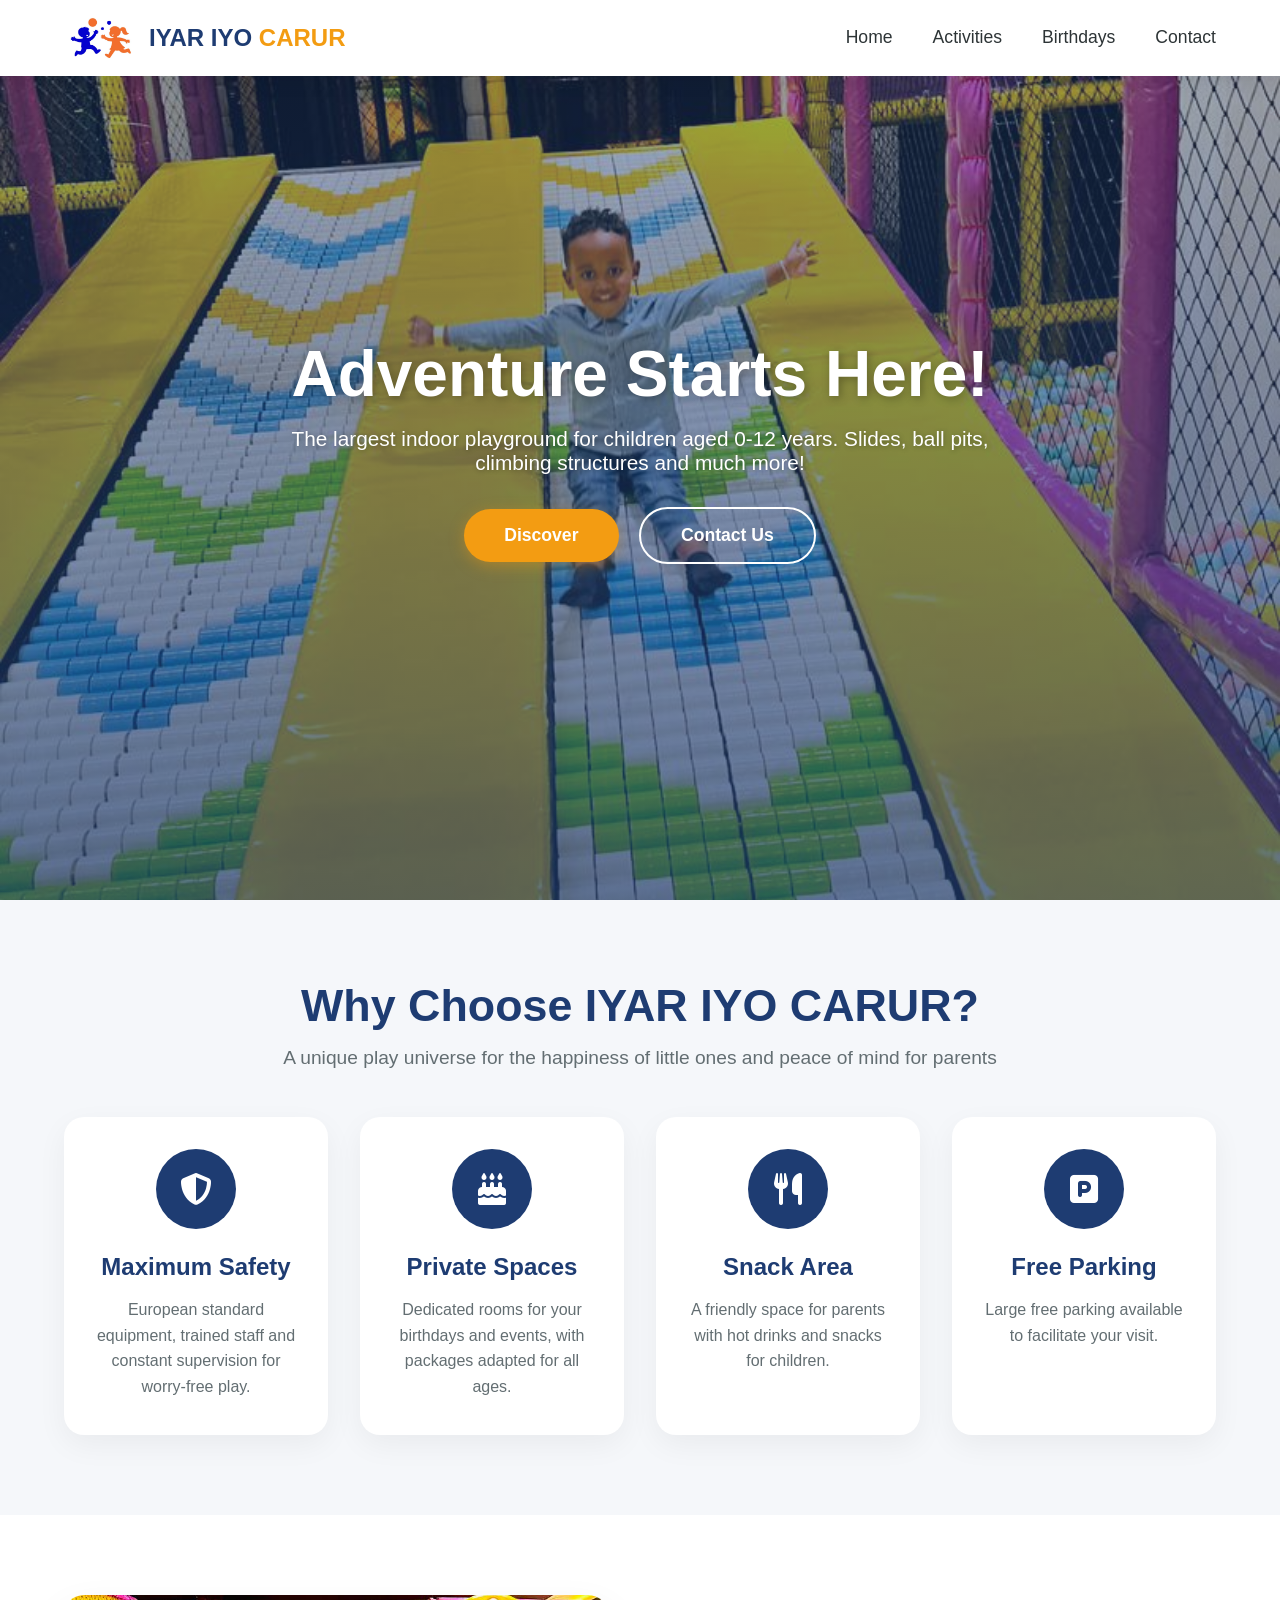
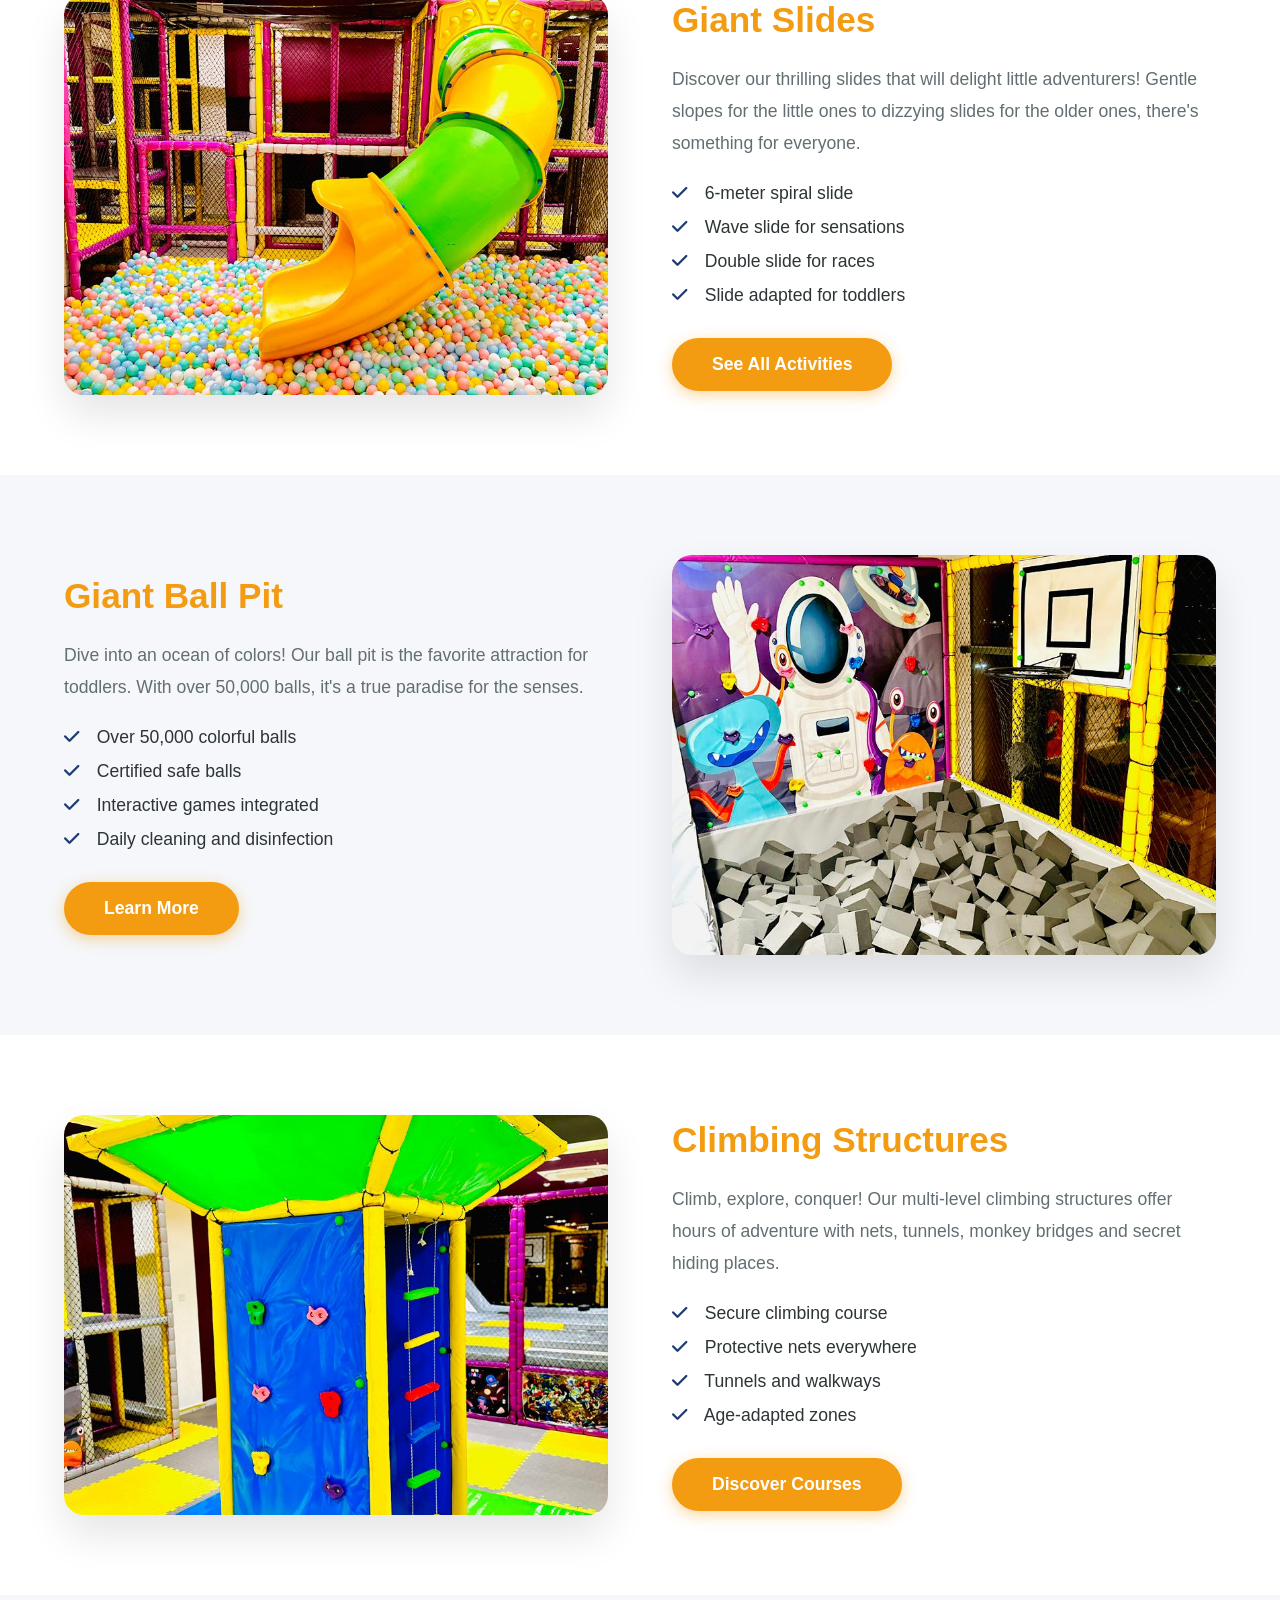
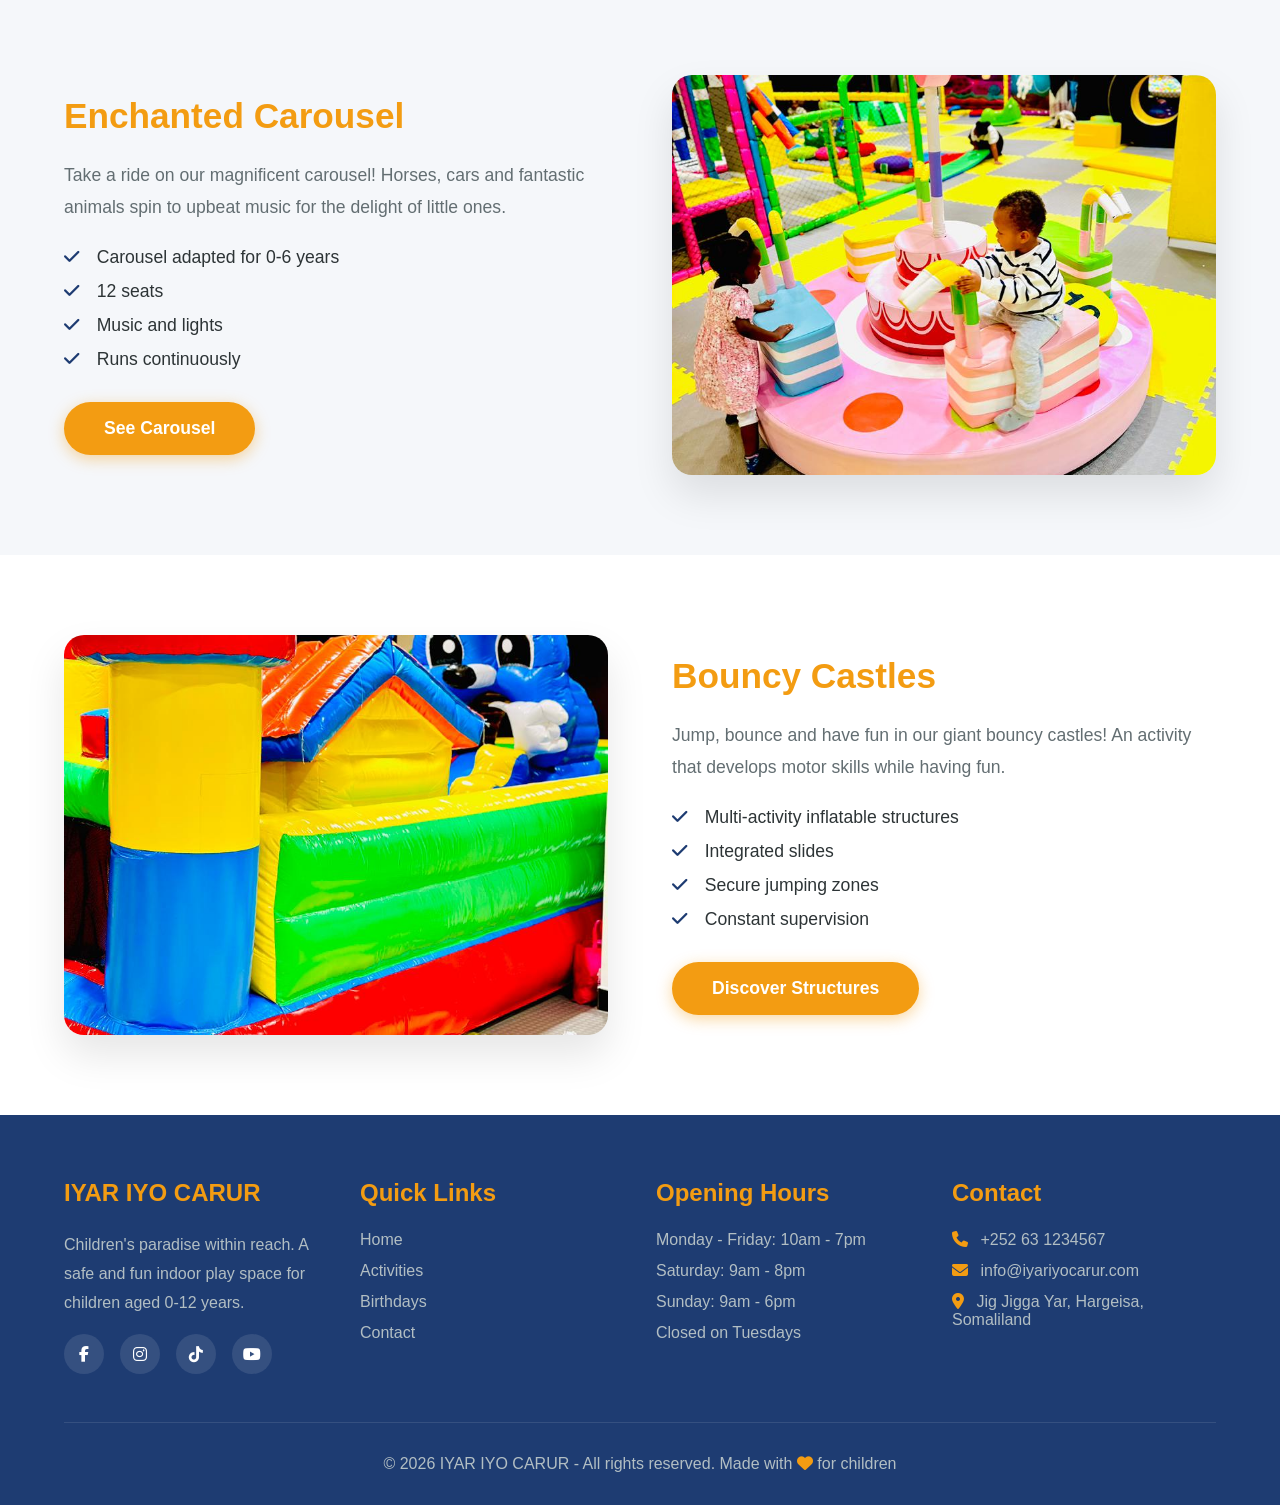
==== index.html @ d79cc814 "Add files via upload" ====
<!-- index.html -->
<!DOCTYPE html>
<html lang="en">
<head>
    <meta charset="UTF-8">
    <meta name="viewport" content="width=device-width, initial-scale=1.0">
    <title>IYAR IYO CARUR - Indoor Playground for Kids</title>
    <link rel="stylesheet" href="https://cdnjs.cloudflare.com/ajax/libs/font-awesome/6.4.0/css/all.min.css">
    <style>
        * {
            margin: 0;
            padding: 0;
            box-sizing: border-box;
            font-family: 'Segoe UI', Tahoma, Geneva, Verdana, sans-serif;
        }

        body {
            background-color: #f5f7fa;
            color: #333;
            overflow-x: hidden;
        }

        /* Navigation */
        .navbar {
            display: flex;
            justify-content: space-between;
            align-items: center;
            padding: 0.8rem 5%;
            background-color: white;
            box-shadow: 0 2px 20px rgba(0,0,0,0.1);
            position: fixed;
            width: 100%;
            top: 0;
            z-index: 1000;
            transition: all 0.3s ease;
        }

        .navbar.scrolled {
            padding: 0.5rem 5%;
            background-color: rgba(255,255,255,0.95);
            backdrop-filter: blur(10px);
        }

        .logo-container {
            display: flex;
            align-items: center;
            gap: 10px;
        }

        .logo-img {
            height: 50px;
            width: auto;
        }

        .logo-text {
            font-size: 1.5rem;
            font-weight: 700;
            color: #1e3c72;
            text-decoration: none;
        }

        .logo-text span {
            color: #f39c12;
        }

        .nav-links {
            display: flex;
            gap: 2.5rem;
        }

        .nav-links a {
            text-decoration: none;
            color: #2d3436;
            font-weight: 500;
            font-size: 1.1rem;
            transition: color 0.3s ease;
        }

        .nav-links a:hover {
            color: #f39c12;
        }

        .nav-links a.active {
            color: #f39c12;
            border-bottom: 3px solid #f39c12;
            padding-bottom: 0.3rem;
        }

        .mobile-menu {
            display: none;
            font-size: 1.5rem;
            cursor: pointer;
            color: #1e3c72;
        }

        /* Hero Section */
        .hero {
            height: 100vh;
            position: relative;
            display: flex;
            align-items: center;
            justify-content: center;
            text-align: center;
            color: white;
            overflow: hidden;
        }

        .hero-image {
            position: absolute;
            top: 0;
            left: 0;
            width: 100%;
            height: 100%;
            object-fit: cover;
            z-index: -1;
            animation: zoomIn 20s infinite alternate;
        }

        @keyframes zoomIn {
            from { transform: scale(1); }
            to { transform: scale(1.1); }
        }

        .hero::before {
            content: '';
            position: absolute;
            top: 0;
            left: 0;
            width: 100%;
            height: 100%;
            background: linear-gradient(rgba(30,60,114,0.4), rgba(30,60,114,0.7));
            z-index: 0;
        }

        .hero-content {
            position: relative;
            z-index: 1;
            max-width: 800px;
            padding: 0 20px;
            animation: fadeInUp 1.5s ease;
        }

        @keyframes fadeInUp {
            from {
                opacity: 0;
                transform: translateY(50px);
            }
            to {
                opacity: 1;
                transform: translateY(0);
            }
        }

        .hero h1 {
            font-size: 4rem;
            margin-bottom: 1rem;
            text-shadow: 2px 2px 10px rgba(0,0,0,0.3);
        }

        .hero p {
            font-size: 1.3rem;
            margin-bottom: 2rem;
            text-shadow: 1px 1px 5px rgba(0,0,0,0.3);
        }

        .btn {
            display: inline-block;
            padding: 1rem 2.5rem;
            background-color: #f39c12;
            color: white;
            text-decoration: none;
            border-radius: 50px;
            font-weight: 600;
            font-size: 1.1rem;
            transition: all 0.3s ease;
            border: none;
            cursor: pointer;
            box-shadow: 0 4px 15px rgba(243,156,18,0.4);
        }

        .btn:hover {
            background-color: #e67e22;
            transform: translateY(-3px);
            box-shadow: 0 6px 20px rgba(243,156,18,0.5);
        }

        .btn-outline {
            background-color: transparent;
            border: 2px solid white;
            box-shadow: none;
            margin-left: 1rem;
        }

        .btn-outline:hover {
            background-color: white;
            color: #1e3c72;
            border-color: white;
        }

        /* Sections alternées */
        .section {
            padding: 5rem 5%;
        }

        .section-alt {
            background-color: white;
        }

        .section-title {
            text-align: center;
            font-size: 2.8rem;
            color: #1e3c72;
            margin-bottom: 1rem;
        }

        .section-subtitle {
            text-align: center;
            font-size: 1.2rem;
            color: #636e72;
            margin-bottom: 3rem;
        }

        .split-section {
            display: flex;
            align-items: center;
            gap: 4rem;
            max-width: 1200px;
            margin: 0 auto;
        }

        .split-section.reverse {
            flex-direction: row-reverse;
        }

        .split-content {
            flex: 1;
        }

        .split-content h2 {
            font-size: 2.2rem;
            color: #f39c12;
            margin-bottom: 1.5rem;
        }

        .split-content p {
            font-size: 1.1rem;
            line-height: 1.8;
            color: #636e72;
            margin-bottom: 1.5rem;
        }

        .split-content ul {
            list-style: none;
            margin-bottom: 2rem;
        }

        .split-content ul li {
            margin-bottom: 0.8rem;
            font-size: 1.1rem;
            color: #2d3436;
        }

        .split-content ul li i {
            color: #1e3c72;
            margin-right: 0.8rem;
        }

        .split-image {
            flex: 1;
            border-radius: 20px;
            overflow: hidden;
            box-shadow: 0 20px 40px rgba(0,0,0,0.1);
            transition: transform 0.3s ease;
        }

        .split-image:hover {
            transform: scale(1.02);
        }

        .split-image img {
            width: 100%;
            height: 400px;
            object-fit: cover;
            display: block;
        }

        /* Features / Avantages */
        .features {
            display: grid;
            grid-template-columns: repeat(auto-fit, minmax(250px, 1fr));
            gap: 2rem;
            max-width: 1200px;
            margin: 0 auto;
        }

        .feature-card {
            background: white;
            padding: 2rem;
            border-radius: 20px;
            text-align: center;
            box-shadow: 0 10px 30px rgba(0,0,0,0.05);
            transition: transform 0.3s ease;
            border-bottom: 4px solid transparent;
        }

        .feature-card:hover {
            transform: translateY(-10px);
            border-bottom-color: #f39c12;
        }

        .feature-icon {
            width: 80px;
            height: 80px;
            background: #1e3c72;
            border-radius: 50%;
            display: flex;
            align-items: center;
            justify-content: center;
            margin: 0 auto 1.5rem;
            color: white;
            font-size: 2rem;
        }

        .feature-card h3 {
            font-size: 1.5rem;
            margin-bottom: 1rem;
            color: #1e3c72;
        }

        .feature-card p {
            color: #636e72;
            line-height: 1.6;
        }

        /* Footer */
        footer {
            background-color: #1e3c72;
            color: white;
            padding: 4rem 5% 2rem;
        }

        .footer-content {
            display: grid;
            grid-template-columns: repeat(auto-fit, minmax(250px, 1fr));
            gap: 2rem;
            max-width: 1200px;
            margin: 0 auto;
        }

        .footer-section h3 {
            font-size: 1.5rem;
            margin-bottom: 1.5rem;
            color: #f39c12;
        }

        .footer-section p {
            color: #b2bec3;
            line-height: 1.8;
            margin-bottom: 1rem;
        }

        .footer-section ul {
            list-style: none;
        }

        .footer-section ul li {
            margin-bottom: 0.8rem;
            color: #b2bec3;
        }

        .footer-section ul li i {
            color: #f39c12;
            margin-right: 0.5rem;
        }

        .footer-section ul li a {
            color: #b2bec3;
            text-decoration: none;
            transition: color 0.3s ease;
        }

        .footer-section ul li a:hover {
            color: #f39c12;
        }

        .social-links {
            display: flex;
            gap: 1rem;
            margin-top: 1rem;
        }

        .social-links a {
            width: 40px;
            height: 40px;
            background-color: rgba(255,255,255,0.1);
            border-radius: 50%;
            display: flex;
            align-items: center;
            justify-content: center;
            color: white;
            text-decoration: none;
            transition: all 0.3s ease;
        }

        .social-links a:hover {
            background-color: #f39c12;
            transform: translateY(-3px);
        }

        .copyright {
            text-align: center;
            margin-top: 3rem;
            padding-top: 2rem;
            border-top: 1px solid rgba(255,255,255,0.1);
            color: #b2bec3;
        }

        /* Responsive */
        @media (max-width: 768px) {
            .navbar {
                padding: 0.8rem 5%;
            }

            .nav-links {
                display: none;
                position: absolute;
                top: 100%;
                left: 0;
                width: 100%;
                background-color: white;
                flex-direction: column;
                padding: 2rem;
                text-align: center;
                box-shadow: 0 10px 20px rgba(0,0,0,0.1);
            }

            .nav-links.active {
                display: flex;
            }

            .mobile-menu {
                display: block;
            }

            .hero h1 {
                font-size: 2.5rem;
            }

            .hero p {
                font-size: 1rem;
            }

            .btn {
                padding: 0.8rem 1.5rem;
                font-size: 1rem;
            }

            .split-section {
                flex-direction: column;
                gap: 2rem;
            }

            .split-section.reverse {
                flex-direction: column;
            }

            .split-image img {
                height: 300px;
            }

            .section-title {
                font-size: 2rem;
            }

            .logo-img {
                height: 40px;
            }
            
            .logo-text {
                font-size: 1.2rem;
            }
        }
    </style>
</head>
<body>
    <!-- Navigation -->
    <nav class="navbar" id="navbar">
        <div class="logo-container">
            <img src="images/logo.jpeg" alt="IYAR IYO CARUR Logo" class="logo-img">
            <a href="index.html" class="logo-text">IYAR IYO <span>CARUR</span></a>
        </div>
        <div class="nav-links" id="navLinks">
              <a href="index.html">Home</a>
            <a href="activites.html">Activities</a>
            <a href="anniversaires.html">Birthdays</a>
            <a href="contact.html" class="active">Contact</a>
        </div>
        <div class="mobile-menu" id="mobileMenu">
            <i class="fas fa-bars"></i>
        </div>
    </nav>

    <!-- Hero Section -->
    <section class="hero" id="home">
        <img src="images/petitdstobogan (2).jpeg" alt="Indoor Playground" class="hero-image">
        <div class="hero-content">
            <h1>Adventure Starts Here!</h1>
            <p>The largest indoor playground for children aged 0-12 years. Slides, ball pits, climbing structures and much more!</p>
            <div>
                <a href="#discover" class="btn">Discover</a>
                <a href="contact.html" class="btn btn-outline">Contact Us</a>
            </div>
        </div>
    </section>

    <!-- Features Section -->
    <section class="section">
        <h2 class="section-title">Why Choose IYAR IYO CARUR?</h2>
        <p class="section-subtitle">A unique play universe for the happiness of little ones and peace of mind for parents</p>
        <div class="features">
            <div class="feature-card">
                <div class="feature-icon">
                    <i class="fas fa-shield-alt"></i>
                </div>
                <h3>Maximum Safety</h3>
                <p>European standard equipment, trained staff and constant supervision for worry-free play.</p>
            </div>
            <div class="feature-card">
                <div class="feature-icon">
                    <i class="fas fa-birthday-cake"></i>
                </div>
                <h3>Private Spaces</h3>
                <p>Dedicated rooms for your birthdays and events, with packages adapted for all ages.</p>
            </div>
            <div class="feature-card">
                <div class="feature-icon">
                    <i class="fas fa-utensils"></i>
                </div>
                <h3>Snack Area</h3>
                <p>A friendly space for parents with hot drinks and snacks for children.</p>
            </div>
            <div class="feature-card">
                <div class="feature-icon">
                    <i class="fas fa-parking"></i>
                </div>
                <h3>Free Parking</h3>
                <p>Large free parking available to facilitate your visit.</p>
            </div>
        </div>
    </section>

    <!-- Slide Section (Image left, text right) -->
    <section class="section section-alt" id="discover">
        <div class="split-section">
            <div class="split-image">
                <img src="images/toboganpiscineboule.jpeg" alt="Giant Slide">
            </div>
            <div class="split-content">
                <h2>Giant Slides</h2>
                <p>Discover our thrilling slides that will delight little adventurers! Gentle slopes for the little ones to dizzying slides for the older ones, there's something for everyone.</p>
                <ul>
                    <li><i class="fas fa-check"></i> 6-meter spiral slide</li>
                    <li><i class="fas fa-check"></i> Wave slide for sensations</li>
                    <li><i class="fas fa-check"></i> Double slide for races</li>
                    <li><i class="fas fa-check"></i> Slide adapted for toddlers</li>
                </ul>
                <a href="activities.html" class="btn">See All Activities</a>
            </div>
        </div>
    </section>

    <!-- Ball Pit Section (Image right, text left) -->
    <section class="section">
        <div class="split-section reverse">
            <div class="split-image">
                <img src="images/piscineboulecarre.jpeg" alt="Ball Pit">
            </div>
            <div class="split-content">
                <h2>Giant Ball Pit</h2>
                <p>Dive into an ocean of colors! Our ball pit is the favorite attraction for toddlers. With over 50,000 balls, it's a true paradise for the senses.</p>
                <ul>
                    <li><i class="fas fa-check"></i> Over 50,000 colorful balls</li>
                    <li><i class="fas fa-check"></i> Certified safe balls</li>
                    <li><i class="fas fa-check"></i> Interactive games integrated</li>
                    <li><i class="fas fa-check"></i> Daily cleaning and disinfection</li>
                </ul>
                <a href="activities.html" class="btn">Learn More</a>
            </div>
        </div>
    </section>

    <!-- Climbing Structure Section (Image left, text right) -->
    <section class="section section-alt">
        <div class="split-section">
            <div class="split-image">
                <img src="images/murgrimper1.jpeg" alt="Climbing Structure">
            </div>
            <div class="split-content">
                <h2>Climbing Structures</h2>
                <p>Climb, explore, conquer! Our multi-level climbing structures offer hours of adventure with nets, tunnels, monkey bridges and secret hiding places.</p>
                <ul>
                    <li><i class="fas fa-check"></i> Secure climbing course</li>
                    <li><i class="fas fa-check"></i> Protective nets everywhere</li>
                    <li><i class="fas fa-check"></i> Tunnels and walkways</li>
                    <li><i class="fas fa-check"></i> Age-adapted zones</li>
                </ul>
                <a href="activities.html" class="btn">Discover Courses</a>
            </div>
        </div>
    </section>

    <!-- Carousel Section (Image right, text left) -->
    <section class="section">
        <div class="split-section reverse">
            <div class="split-image">
                <img src="images/manege2.jpeg" alt="Children's Carousel">
            </div>
            <div class="split-content">
                <h2>Enchanted Carousel</h2>
                <p>Take a ride on our magnificent carousel! Horses, cars and fantastic animals spin to upbeat music for the delight of little ones.</p>
                <ul>
                    <li><i class="fas fa-check"></i> Carousel adapted for 0-6 years</li>
                    <li><i class="fas fa-check"></i> 12 seats</li>
                    <li><i class="fas fa-check"></i> Music and lights</li>
                    <li><i class="fas fa-check"></i> Runs continuously</li>
                </ul>
                <a href="activities.html" class="btn">See Carousel</a>
            </div>
        </div>
    </section>

    <!-- Bouncy Castle Section (Image left, text right) -->
    <section class="section section-alt">
        <div class="split-section">
            <div class="split-image">
                <img src="images/chateau1.jpeg" alt="Bouncy Castle">
            </div>
            <div class="split-content">
                <h2>Bouncy Castles</h2>
                <p>Jump, bounce and have fun in our giant bouncy castles! An activity that develops motor skills while having fun.</p>
                <ul>
                    <li><i class="fas fa-check"></i> Multi-activity inflatable structures</li>
                    <li><i class="fas fa-check"></i> Integrated slides</li>
                    <li><i class="fas fa-check"></i> Secure jumping zones</li>
                    <li><i class="fas fa-check"></i> Constant supervision</li>
                </ul>
                <a href="activities.html" class="btn">Discover Structures</a>
            </div>
        </div>
    </section>

    <!-- Footer -->
    <footer>
        <div class="footer-content">
            <div class="footer-section">
                <h3>IYAR IYO CARUR</h3>
                <p>Children's paradise within reach. A safe and fun indoor play space for children aged 0-12 years.</p>
                <div class="social-links">
                    <a href="#"><i class="fab fa-facebook-f"></i></a>
                    <a href="#"><i class="fab fa-instagram"></i></a>
                    <a href="#"><i class="fab fa-tiktok"></i></a>
                    <a href="#"><i class="fab fa-youtube"></i></a>
                </div>
            </div>
            <div class="footer-section">
                <h3>Quick Links</h3>
                <ul>
                    <li><a href="index.html">Home</a></li>
                    <li><a href="activities.html">Activities</a></li>
                    <li><a href="birthdays.html">Birthdays</a></li>
                    <li><a href="contact.html">Contact</a></li>
                </ul>
            </div>
            <div class="footer-section">
                <h3>Opening Hours</h3>
                <ul>
                    <li>Monday - Friday: 10am - 7pm</li>
                    <li>Saturday: 9am - 8pm</li>
                    <li>Sunday: 9am - 6pm</li>
                    <li>Closed on Tuesdays</li>
                </ul>
            </div>
            <div class="footer-section">
                <h3>Contact</h3>
                <ul>
                    <li><i class="fas fa-phone"></i> +252 63 1234567</li>
                    <li><i class="fas fa-envelope"></i> info@iyariyocarur.com</li>
                    <li><i class="fas fa-map-marker-alt"></i> Jig Jigga Yar, Hargeisa, Somaliland</li>
                </ul>
            </div>
        </div>
        <div class="copyright">
            <p>&copy; 2026 IYAR IYO CARUR - All rights reserved. Made with <i class="fas fa-heart" style="color: #f39c12;"></i> for children</p>
        </div>
    </footer>

    <script>
        // Mobile menu
        const mobileMenu = document.getElementById('mobileMenu');
        const navLinks = document.getElementById('navLinks');

        mobileMenu.addEventListener('click', () => {
            navLinks.classList.toggle('active');
        });

        // Navigation scroll effect
        window.addEventListener('scroll', () => {
            const navbar = document.getElementById('navbar');
            if (window.scrollY > 50) {
                navbar.classList.add('scrolled');
            } else {
                navbar.classList.remove('scrolled');
            }
        });

        // Smooth scroll for anchor links
        document.querySelectorAll('a[href^="#"]').forEach(anchor => {
            anchor.addEventListener('click', function (e) {
                e.preventDefault();
                const target = document.querySelector(this.getAttribute('href'));
                if (target) {
                    target.scrollIntoView({
                        behavior: 'smooth',
                        block: 'start'
                    });
                    navLinks.classList.remove('active');
                }
            });
        });

        // Active link highlighting
        const sections = document.querySelectorAll('section');
        const navItems = document.querySelectorAll('.nav-links a');

        window.addEventListener('scroll', () => {
            let current = '';
            sections.forEach(section => {
                const sectionTop = section.offsetTop;
                const sectionHeight = section.clientHeight;
                if (pageYOffset >= sectionTop - 200) {
                    current = section.getAttribute('id');
                }
            });

            navItems.forEach(item => {
                item.classList.remove('active');
                if (item.getAttribute('href') === `#${current}`) {
                    item.classList.add('active');
                }
            });
        });
    </script>
</body>
</html>
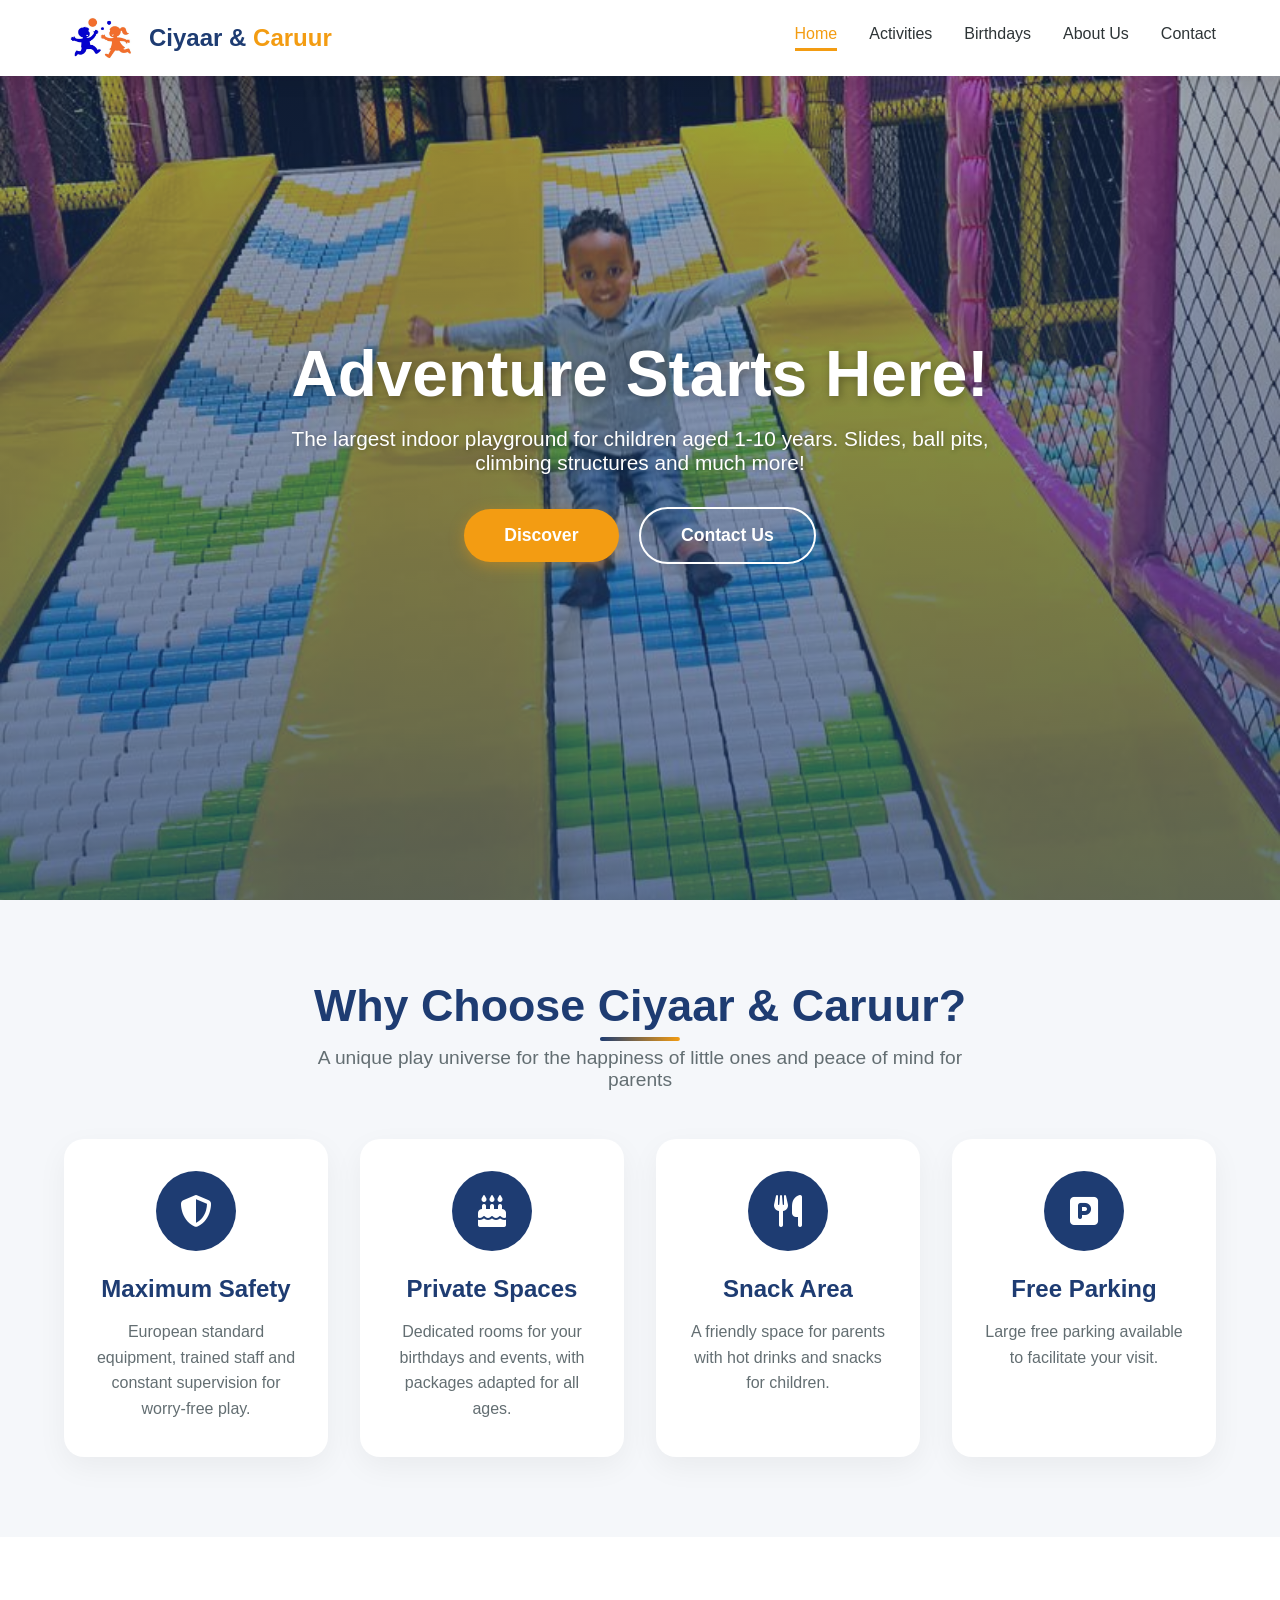
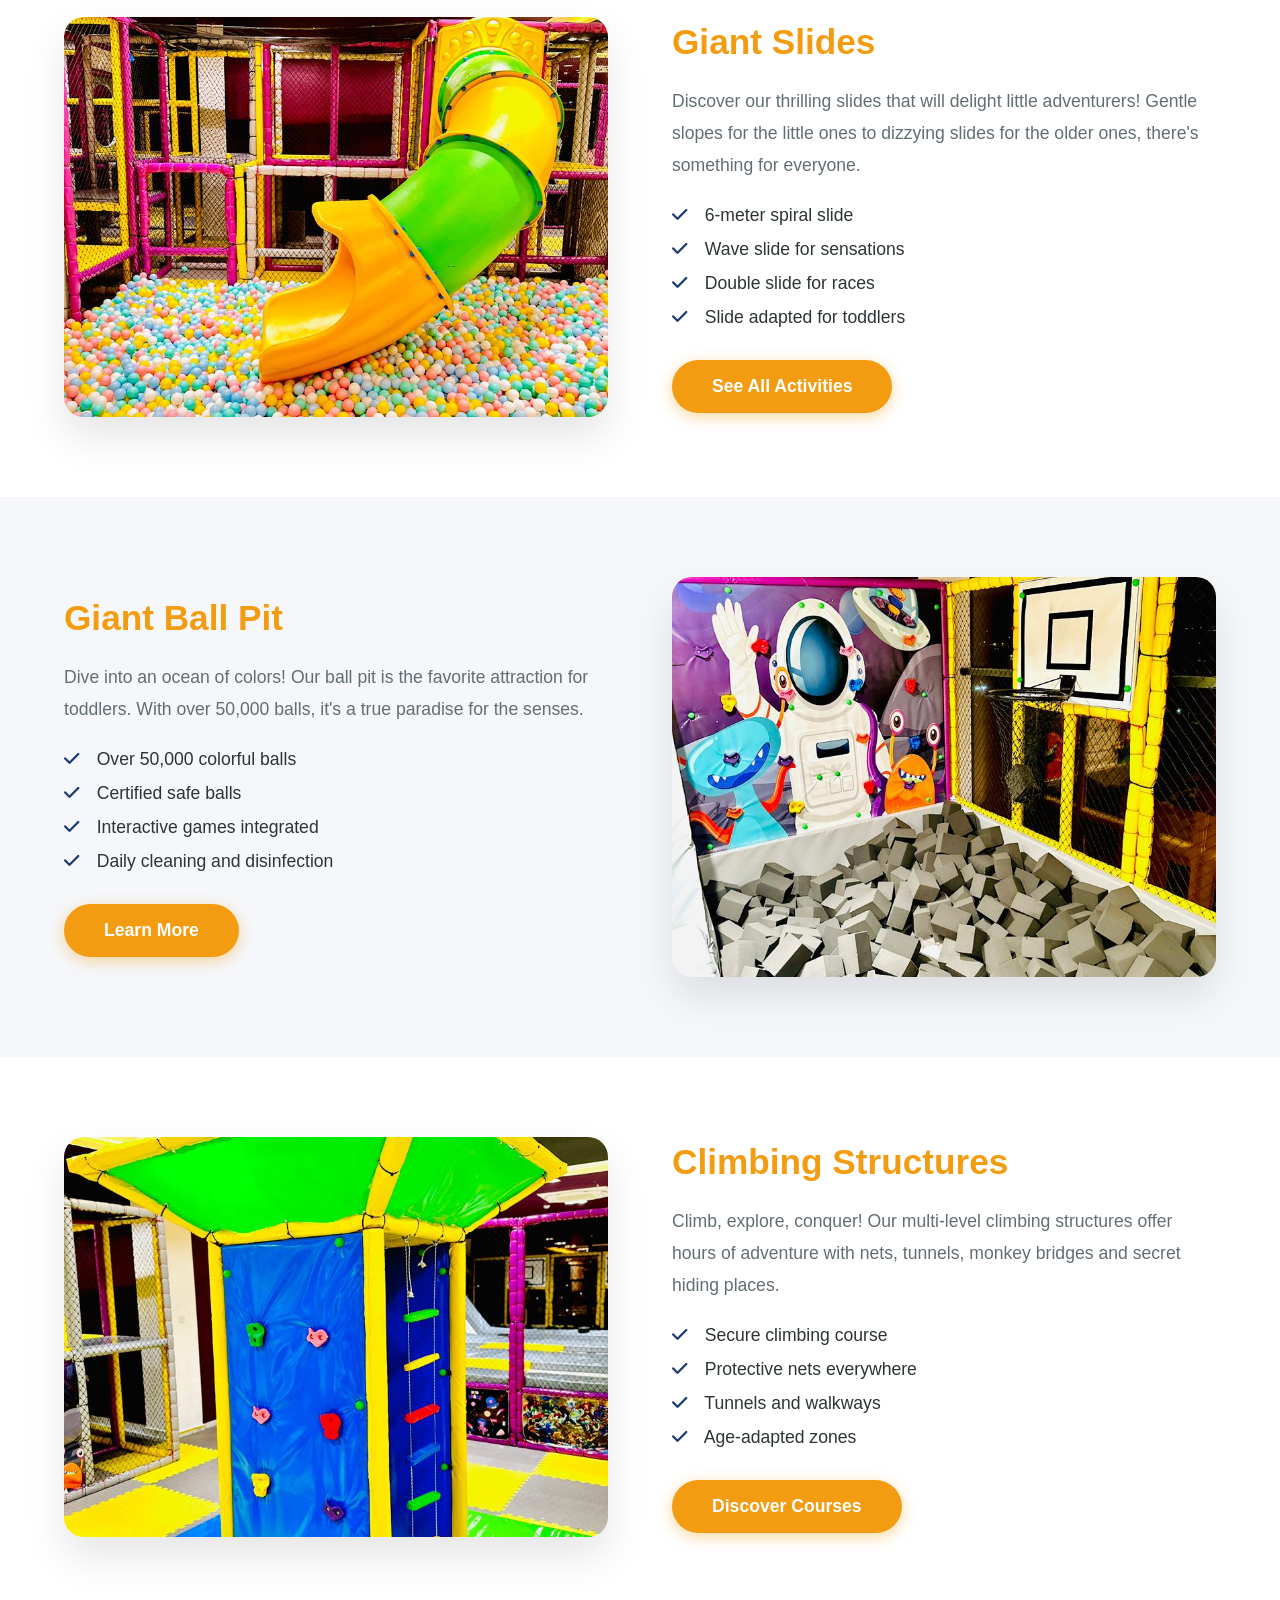
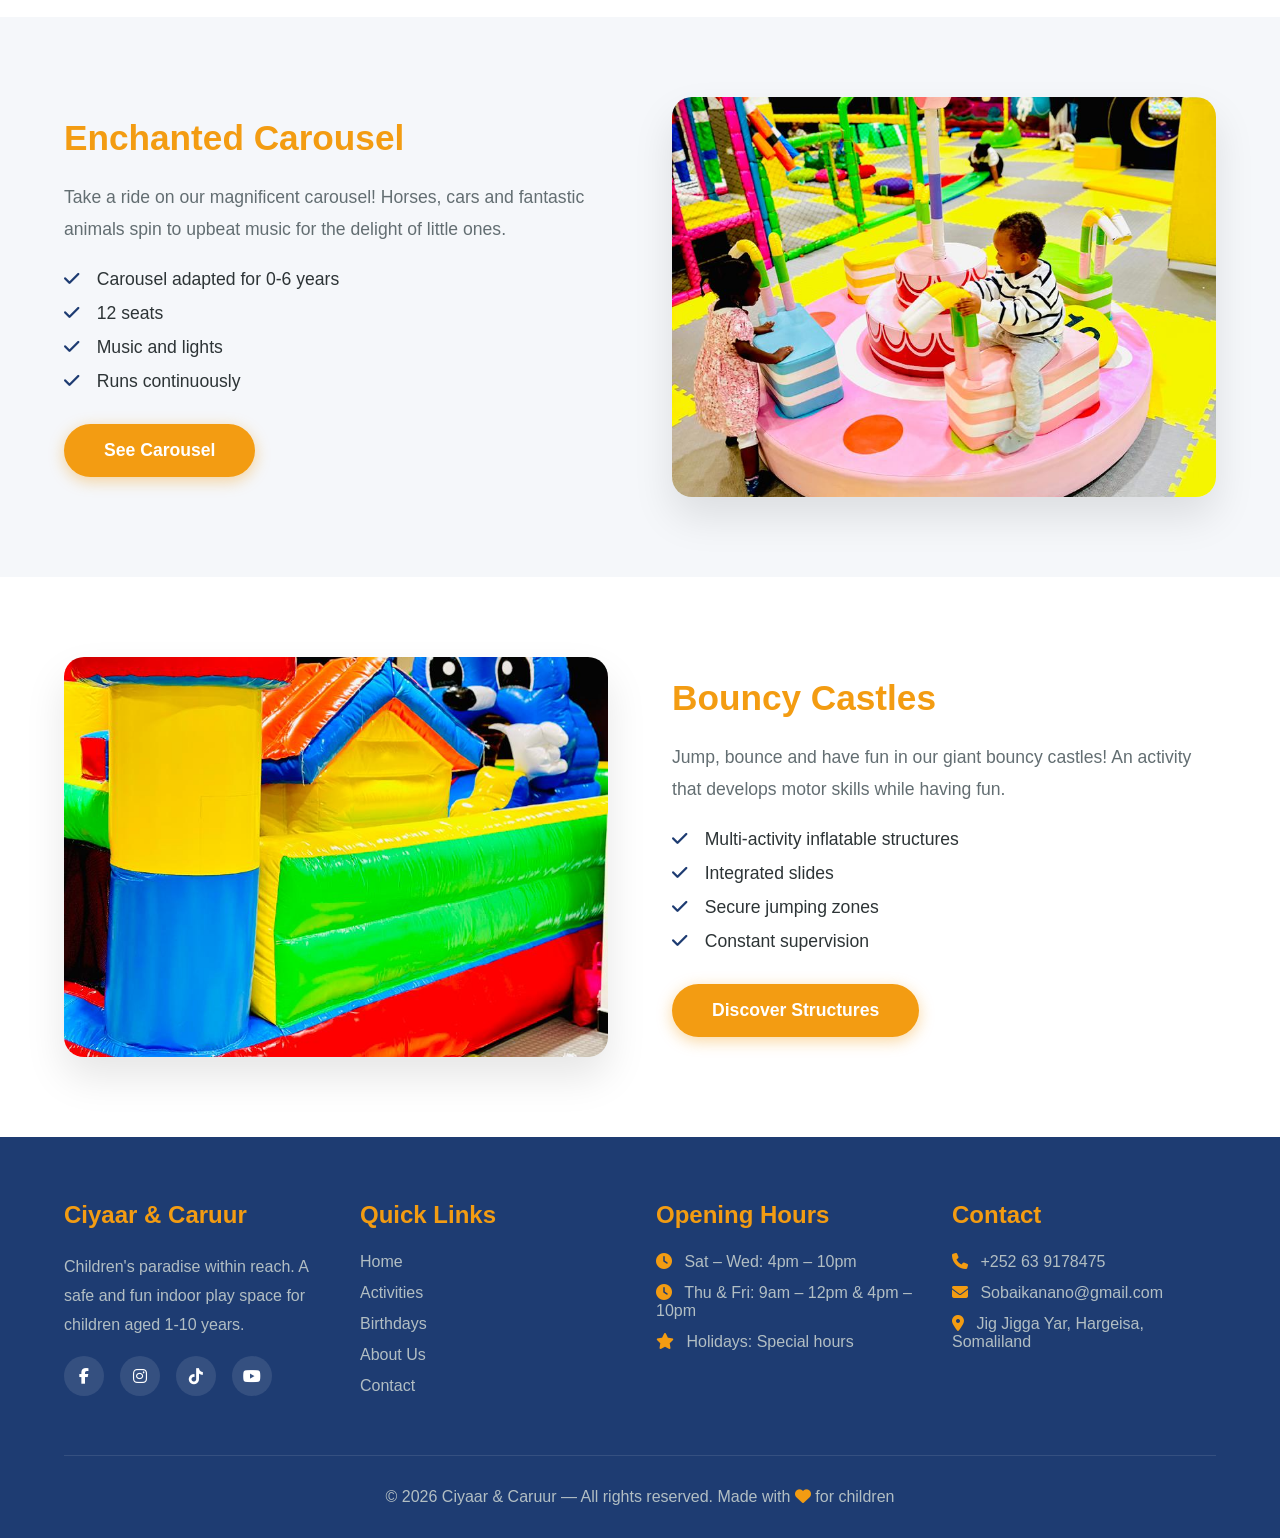
==== commit 9ea29c39: "Rename to Ciyaar & Caruur, link social media, update opening hours - Rename IYAR IYO CARUR / C&Cs to" ====
--- a/index.html
+++ b/index.html
@@ -1,754 +1,483 @@
-<!-- index.html -->
-<!DOCTYPE html>
-<html lang="en">
-<head>
-    <meta charset="UTF-8">
-    <meta name="viewport" content="width=device-width, initial-scale=1.0">
-    <title>IYAR IYO CARUR - Indoor Playground for Kids</title>
-    <link rel="stylesheet" href="https://cdnjs.cloudflare.com/ajax/libs/font-awesome/6.4.0/css/all.min.css">
-    <style>
-        * {
-            margin: 0;
-            padding: 0;
-            box-sizing: border-box;
-            font-family: 'Segoe UI', Tahoma, Geneva, Verdana, sans-serif;
-        }
-
-        body {
-            background-color: #f5f7fa;
-            color: #333;
-            overflow-x: hidden;
-        }
-
-        /* Navigation */
-        .navbar {
-            display: flex;
-            justify-content: space-between;
-            align-items: center;
-            padding: 0.8rem 5%;
-            background-color: white;
-            box-shadow: 0 2px 20px rgba(0,0,0,0.1);
-            position: fixed;
-            width: 100%;
-            top: 0;
-            z-index: 1000;
-            transition: all 0.3s ease;
-        }
-
-        .navbar.scrolled {
-            padding: 0.5rem 5%;
-            background-color: rgba(255,255,255,0.95);
-            backdrop-filter: blur(10px);
-        }
-
-        .logo-container {
-            display: flex;
-            align-items: center;
-            gap: 10px;
-        }
-
-        .logo-img {
-            height: 50px;
-            width: auto;
-        }
-
-        .logo-text {
-            font-size: 1.5rem;
-            font-weight: 700;
-            color: #1e3c72;
-            text-decoration: none;
-        }
-
-        .logo-text span {
-            color: #f39c12;
-        }
-
-        .nav-links {
-            display: flex;
-            gap: 2.5rem;
-        }
-
-        .nav-links a {
-            text-decoration: none;
-            color: #2d3436;
-            font-weight: 500;
-            font-size: 1.1rem;
-            transition: color 0.3s ease;
-        }
-
-        .nav-links a:hover {
-            color: #f39c12;
-        }
-
-        .nav-links a.active {
-            color: #f39c12;
-            border-bottom: 3px solid #f39c12;
-            padding-bottom: 0.3rem;
-        }
-
-        .mobile-menu {
-            display: none;
-            font-size: 1.5rem;
-            cursor: pointer;
-            color: #1e3c72;
-        }
-
-        /* Hero Section */
-        .hero {
-            height: 100vh;
-            position: relative;
-            display: flex;
-            align-items: center;
-            justify-content: center;
-            text-align: center;
-            color: white;
-            overflow: hidden;
-        }
-
-        .hero-image {
-            position: absolute;
-            top: 0;
-            left: 0;
-            width: 100%;
-            height: 100%;
-            object-fit: cover;
-            z-index: -1;
-            animation: zoomIn 20s infinite alternate;
-        }
-
-        @keyframes zoomIn {
-            from { transform: scale(1); }
-            to { transform: scale(1.1); }
-        }
-
-        .hero::before {
-            content: '';
-            position: absolute;
-            top: 0;
-            left: 0;
-            width: 100%;
-            height: 100%;
-            background: linear-gradient(rgba(30,60,114,0.4), rgba(30,60,114,0.7));
-            z-index: 0;
-        }
-
-        .hero-content {
-            position: relative;
-            z-index: 1;
-            max-width: 800px;
-            padding: 0 20px;
-            animation: fadeInUp 1.5s ease;
-        }
-
-        @keyframes fadeInUp {
-            from {
-                opacity: 0;
-                transform: translateY(50px);
-            }
-            to {
-                opacity: 1;
-                transform: translateY(0);
-            }
-        }
-
-        .hero h1 {
-            font-size: 4rem;
-            margin-bottom: 1rem;
-            text-shadow: 2px 2px 10px rgba(0,0,0,0.3);
-        }
-
-        .hero p {
-            font-size: 1.3rem;
-            margin-bottom: 2rem;
-            text-shadow: 1px 1px 5px rgba(0,0,0,0.3);
-        }
-
-        .btn {
-            display: inline-block;
-            padding: 1rem 2.5rem;
-            background-color: #f39c12;
-            color: white;
-            text-decoration: none;
-            border-radius: 50px;
-            font-weight: 600;
-            font-size: 1.1rem;
-            transition: all 0.3s ease;
-            border: none;
-            cursor: pointer;
-            box-shadow: 0 4px 15px rgba(243,156,18,0.4);
-        }
-
-        .btn:hover {
-            background-color: #e67e22;
-            transform: translateY(-3px);
-            box-shadow: 0 6px 20px rgba(243,156,18,0.5);
-        }
-
-        .btn-outline {
-            background-color: transparent;
-            border: 2px solid white;
-            box-shadow: none;
-            margin-left: 1rem;
-        }
-
-        .btn-outline:hover {
-            background-color: white;
-            color: #1e3c72;
-            border-color: white;
-        }
-
-        /* Sections alternées */
-        .section {
-            padding: 5rem 5%;
-        }
-
-        .section-alt {
-            background-color: white;
-        }
-
-        .section-title {
-            text-align: center;
-            font-size: 2.8rem;
-            color: #1e3c72;
-            margin-bottom: 1rem;
-        }
-
-        .section-subtitle {
-            text-align: center;
-            font-size: 1.2rem;
-            color: #636e72;
-            margin-bottom: 3rem;
-        }
-
-        .split-section {
-            display: flex;
-            align-items: center;
-            gap: 4rem;
-            max-width: 1200px;
-            margin: 0 auto;
-        }
-
-        .split-section.reverse {
-            flex-direction: row-reverse;
-        }
-
-        .split-content {
-            flex: 1;
-        }
-
-        .split-content h2 {
-            font-size: 2.2rem;
-            color: #f39c12;
-            margin-bottom: 1.5rem;
-        }
-
-        .split-content p {
-            font-size: 1.1rem;
-            line-height: 1.8;
-            color: #636e72;
-            margin-bottom: 1.5rem;
-        }
-
-        .split-content ul {
-            list-style: none;
-            margin-bottom: 2rem;
-        }
-
-        .split-content ul li {
-            margin-bottom: 0.8rem;
-            font-size: 1.1rem;
-            color: #2d3436;
-        }
-
-        .split-content ul li i {
-            color: #1e3c72;
-            margin-right: 0.8rem;
-        }
-
-        .split-image {
-            flex: 1;
-            border-radius: 20px;
-            overflow: hidden;
-            box-shadow: 0 20px 40px rgba(0,0,0,0.1);
-            transition: transform 0.3s ease;
-        }
-
-        .split-image:hover {
-            transform: scale(1.02);
-        }
-
-        .split-image img {
-            width: 100%;
-            height: 400px;
-            object-fit: cover;
-            display: block;
-        }
-
-        /* Features / Avantages */
-        .features {
-            display: grid;
-            grid-template-columns: repeat(auto-fit, minmax(250px, 1fr));
-            gap: 2rem;
-            max-width: 1200px;
-            margin: 0 auto;
-        }
-
-        .feature-card {
-            background: white;
-            padding: 2rem;
-            border-radius: 20px;
-            text-align: center;
-            box-shadow: 0 10px 30px rgba(0,0,0,0.05);
-            transition: transform 0.3s ease;
-            border-bottom: 4px solid transparent;
-        }
-
-        .feature-card:hover {
-            transform: translateY(-10px);
-            border-bottom-color: #f39c12;
-        }
-
-        .feature-icon {
-            width: 80px;
-            height: 80px;
-            background: #1e3c72;
-            border-radius: 50%;
-            display: flex;
-            align-items: center;
-            justify-content: center;
-            margin: 0 auto 1.5rem;
-            color: white;
-            font-size: 2rem;
-        }
-
-        .feature-card h3 {
-            font-size: 1.5rem;
-            margin-bottom: 1rem;
-            color: #1e3c72;
-        }
-
-        .feature-card p {
-            color: #636e72;
-            line-height: 1.6;
-        }
-
-        /* Footer */
-        footer {
-            background-color: #1e3c72;
-            color: white;
-            padding: 4rem 5% 2rem;
-        }
-
-        .footer-content {
-            display: grid;
-            grid-template-columns: repeat(auto-fit, minmax(250px, 1fr));
-            gap: 2rem;
-            max-width: 1200px;
-            margin: 0 auto;
-        }
-
-        .footer-section h3 {
-            font-size: 1.5rem;
-            margin-bottom: 1.5rem;
-            color: #f39c12;
-        }
-
-        .footer-section p {
-            color: #b2bec3;
-            line-height: 1.8;
-            margin-bottom: 1rem;
-        }
-
-        .footer-section ul {
-            list-style: none;
-        }
-
-        .footer-section ul li {
-            margin-bottom: 0.8rem;
-            color: #b2bec3;
-        }
-
-        .footer-section ul li i {
-            color: #f39c12;
-            margin-right: 0.5rem;
-        }
-
-        .footer-section ul li a {
-            color: #b2bec3;
-            text-decoration: none;
-            transition: color 0.3s ease;
-        }
-
-        .footer-section ul li a:hover {
-            color: #f39c12;
-        }
-
-        .social-links {
-            display: flex;
-            gap: 1rem;
-            margin-top: 1rem;
-        }
-
-        .social-links a {
-            width: 40px;
-            height: 40px;
-            background-color: rgba(255,255,255,0.1);
-            border-radius: 50%;
-            display: flex;
-            align-items: center;
-            justify-content: center;
-            color: white;
-            text-decoration: none;
-            transition: all 0.3s ease;
-        }
-
-        .social-links a:hover {
-            background-color: #f39c12;
-            transform: translateY(-3px);
-        }
-
-        .copyright {
-            text-align: center;
-            margin-top: 3rem;
-            padding-top: 2rem;
-            border-top: 1px solid rgba(255,255,255,0.1);
-            color: #b2bec3;
-        }
-
-        /* Responsive */
-        @media (max-width: 768px) {
-            .navbar {
-                padding: 0.8rem 5%;
-            }
-
-            .nav-links {
-                display: none;
-                position: absolute;
-                top: 100%;
-                left: 0;
-                width: 100%;
-                background-color: white;
-                flex-direction: column;
-                padding: 2rem;
-                text-align: center;
-                box-shadow: 0 10px 20px rgba(0,0,0,0.1);
-            }
-
-            .nav-links.active {
-                display: flex;
-            }
-
-            .mobile-menu {
-                display: block;
-            }
-
-            .hero h1 {
-                font-size: 2.5rem;
-            }
-
-            .hero p {
-                font-size: 1rem;
-            }
-
-            .btn {
-                padding: 0.8rem 1.5rem;
-                font-size: 1rem;
-            }
-
-            .split-section {
-                flex-direction: column;
-                gap: 2rem;
-            }
-
-            .split-section.reverse {
-                flex-direction: column;
-            }
-
-            .split-image img {
-                height: 300px;
-            }
-
-            .section-title {
-                font-size: 2rem;
-            }
-
-            .logo-img {
-                height: 40px;
-            }
-            
-            .logo-text {
-                font-size: 1.2rem;
-            }
-        }
-    </style>
-</head>
-<body>
-    <!-- Navigation -->
-    <nav class="navbar" id="navbar">
-        <div class="logo-container">
-            <img src="images/logo.jpeg" alt="IYAR IYO CARUR Logo" class="logo-img">
-            <a href="index.html" class="logo-text">IYAR IYO <span>CARUR</span></a>
-        </div>
-        <div class="nav-links" id="navLinks">
-              <a href="index.html">Home</a>
-            <a href="activites.html">Activities</a>
-            <a href="anniversaires.html">Birthdays</a>
-            <a href="contact.html" class="active">Contact</a>
-        </div>
-        <div class="mobile-menu" id="mobileMenu">
-            <i class="fas fa-bars"></i>
-        </div>
-    </nav>
-
-    <!-- Hero Section -->
-    <section class="hero" id="home">
-        <img src="images/petitdstobogan (2).jpeg" alt="Indoor Playground" class="hero-image">
-        <div class="hero-content">
-            <h1>Adventure Starts Here!</h1>
-            <p>The largest indoor playground for children aged 0-12 years. Slides, ball pits, climbing structures and much more!</p>
-            <div>
-                <a href="#discover" class="btn">Discover</a>
-                <a href="contact.html" class="btn btn-outline">Contact Us</a>
-            </div>
-        </div>
-    </section>
-
-    <!-- Features Section -->
-    <section class="section">
-        <h2 class="section-title">Why Choose IYAR IYO CARUR?</h2>
-        <p class="section-subtitle">A unique play universe for the happiness of little ones and peace of mind for parents</p>
-        <div class="features">
-            <div class="feature-card">
-                <div class="feature-icon">
-                    <i class="fas fa-shield-alt"></i>
-                </div>
-                <h3>Maximum Safety</h3>
-                <p>European standard equipment, trained staff and constant supervision for worry-free play.</p>
-            </div>
-            <div class="feature-card">
-                <div class="feature-icon">
-                    <i class="fas fa-birthday-cake"></i>
-                </div>
-                <h3>Private Spaces</h3>
-                <p>Dedicated rooms for your birthdays and events, with packages adapted for all ages.</p>
-            </div>
-            <div class="feature-card">
-                <div class="feature-icon">
-                    <i class="fas fa-utensils"></i>
-                </div>
-                <h3>Snack Area</h3>
-                <p>A friendly space for parents with hot drinks and snacks for children.</p>
-            </div>
-            <div class="feature-card">
-                <div class="feature-icon">
-                    <i class="fas fa-parking"></i>
-                </div>
-                <h3>Free Parking</h3>
-                <p>Large free parking available to facilitate your visit.</p>
-            </div>
-        </div>
-    </section>
-
-    <!-- Slide Section (Image left, text right) -->
-    <section class="section section-alt" id="discover">
-        <div class="split-section">
-            <div class="split-image">
-                <img src="images/toboganpiscineboule.jpeg" alt="Giant Slide">
-            </div>
-            <div class="split-content">
-                <h2>Giant Slides</h2>
-                <p>Discover our thrilling slides that will delight little adventurers! Gentle slopes for the little ones to dizzying slides for the older ones, there's something for everyone.</p>
-                <ul>
-                    <li><i class="fas fa-check"></i> 6-meter spiral slide</li>
-                    <li><i class="fas fa-check"></i> Wave slide for sensations</li>
-                    <li><i class="fas fa-check"></i> Double slide for races</li>
-                    <li><i class="fas fa-check"></i> Slide adapted for toddlers</li>
-                </ul>
-                <a href="activities.html" class="btn">See All Activities</a>
-            </div>
-        </div>
-    </section>
-
-    <!-- Ball Pit Section (Image right, text left) -->
-    <section class="section">
-        <div class="split-section reverse">
-            <div class="split-image">
-                <img src="images/piscineboulecarre.jpeg" alt="Ball Pit">
-            </div>
-            <div class="split-content">
-                <h2>Giant Ball Pit</h2>
-                <p>Dive into an ocean of colors! Our ball pit is the favorite attraction for toddlers. With over 50,000 balls, it's a true paradise for the senses.</p>
-                <ul>
-                    <li><i class="fas fa-check"></i> Over 50,000 colorful balls</li>
-                    <li><i class="fas fa-check"></i> Certified safe balls</li>
-                    <li><i class="fas fa-check"></i> Interactive games integrated</li>
-                    <li><i class="fas fa-check"></i> Daily cleaning and disinfection</li>
-                </ul>
-                <a href="activities.html" class="btn">Learn More</a>
-            </div>
-        </div>
-    </section>
-
-    <!-- Climbing Structure Section (Image left, text right) -->
-    <section class="section section-alt">
-        <div class="split-section">
-            <div class="split-image">
-                <img src="images/murgrimper1.jpeg" alt="Climbing Structure">
-            </div>
-            <div class="split-content">
-                <h2>Climbing Structures</h2>
-                <p>Climb, explore, conquer! Our multi-level climbing structures offer hours of adventure with nets, tunnels, monkey bridges and secret hiding places.</p>
-                <ul>
-                    <li><i class="fas fa-check"></i> Secure climbing course</li>
-                    <li><i class="fas fa-check"></i> Protective nets everywhere</li>
-                    <li><i class="fas fa-check"></i> Tunnels and walkways</li>
-                    <li><i class="fas fa-check"></i> Age-adapted zones</li>
-                </ul>
-                <a href="activities.html" class="btn">Discover Courses</a>
-            </div>
-        </div>
-    </section>
-
-    <!-- Carousel Section (Image right, text left) -->
-    <section class="section">
-        <div class="split-section reverse">
-            <div class="split-image">
-                <img src="images/manege2.jpeg" alt="Children's Carousel">
-            </div>
-            <div class="split-content">
-                <h2>Enchanted Carousel</h2>
-                <p>Take a ride on our magnificent carousel! Horses, cars and fantastic animals spin to upbeat music for the delight of little ones.</p>
-                <ul>
-                    <li><i class="fas fa-check"></i> Carousel adapted for 0-6 years</li>
-                    <li><i class="fas fa-check"></i> 12 seats</li>
-                    <li><i class="fas fa-check"></i> Music and lights</li>
-                    <li><i class="fas fa-check"></i> Runs continuously</li>
-                </ul>
-                <a href="activities.html" class="btn">See Carousel</a>
-            </div>
-        </div>
-    </section>
-
-    <!-- Bouncy Castle Section (Image left, text right) -->
-    <section class="section section-alt">
-        <div class="split-section">
-            <div class="split-image">
-                <img src="images/chateau1.jpeg" alt="Bouncy Castle">
-            </div>
-            <div class="split-content">
-                <h2>Bouncy Castles</h2>
-                <p>Jump, bounce and have fun in our giant bouncy castles! An activity that develops motor skills while having fun.</p>
-                <ul>
-                    <li><i class="fas fa-check"></i> Multi-activity inflatable structures</li>
-                    <li><i class="fas fa-check"></i> Integrated slides</li>
-                    <li><i class="fas fa-check"></i> Secure jumping zones</li>
-                    <li><i class="fas fa-check"></i> Constant supervision</li>
-                </ul>
-                <a href="activities.html" class="btn">Discover Structures</a>
-            </div>
-        </div>
-    </section>
-
-    <!-- Footer -->
-    <footer>
-        <div class="footer-content">
-            <div class="footer-section">
-                <h3>IYAR IYO CARUR</h3>
-                <p>Children's paradise within reach. A safe and fun indoor play space for children aged 0-12 years.</p>
-                <div class="social-links">
-                    <a href="#"><i class="fab fa-facebook-f"></i></a>
-                    <a href="#"><i class="fab fa-instagram"></i></a>
-                    <a href="#"><i class="fab fa-tiktok"></i></a>
-                    <a href="#"><i class="fab fa-youtube"></i></a>
-                </div>
-            </div>
-            <div class="footer-section">
-                <h3>Quick Links</h3>
-                <ul>
-                    <li><a href="index.html">Home</a></li>
-                    <li><a href="activities.html">Activities</a></li>
-                    <li><a href="birthdays.html">Birthdays</a></li>
-                    <li><a href="contact.html">Contact</a></li>
-                </ul>
-            </div>
-            <div class="footer-section">
-                <h3>Opening Hours</h3>
-                <ul>
-                    <li>Monday - Friday: 10am - 7pm</li>
-                    <li>Saturday: 9am - 8pm</li>
-                    <li>Sunday: 9am - 6pm</li>
-                    <li>Closed on Tuesdays</li>
-                </ul>
-            </div>
-            <div class="footer-section">
-                <h3>Contact</h3>
-                <ul>
-                    <li><i class="fas fa-phone"></i> +252 63 1234567</li>
-                    <li><i class="fas fa-envelope"></i> info@iyariyocarur.com</li>
-                    <li><i class="fas fa-map-marker-alt"></i> Jig Jigga Yar, Hargeisa, Somaliland</li>
-                </ul>
-            </div>
-        </div>
-        <div class="copyright">
-            <p>&copy; 2026 IYAR IYO CARUR - All rights reserved. Made with <i class="fas fa-heart" style="color: #f39c12;"></i> for children</p>
-        </div>
-    </footer>
-
-    <script>
-        // Mobile menu
-        const mobileMenu = document.getElementById('mobileMenu');
-        const navLinks = document.getElementById('navLinks');
-
-        mobileMenu.addEventListener('click', () => {
-            navLinks.classList.toggle('active');
-        });
-
-        // Navigation scroll effect
-        window.addEventListener('scroll', () => {
-            const navbar = document.getElementById('navbar');
-            if (window.scrollY > 50) {
-                navbar.classList.add('scrolled');
-            } else {
-                navbar.classList.remove('scrolled');
-            }
-        });
-
-        // Smooth scroll for anchor links
-        document.querySelectorAll('a[href^="#"]').forEach(anchor => {
-            anchor.addEventListener('click', function (e) {
-                e.preventDefault();
-                const target = document.querySelector(this.getAttribute('href'));
-                if (target) {
-                    target.scrollIntoView({
-                        behavior: 'smooth',
-                        block: 'start'
-                    });
-                    navLinks.classList.remove('active');
-                }
-            });
-        });
-
-        // Active link highlighting
-        const sections = document.querySelectorAll('section');
-        const navItems = document.querySelectorAll('.nav-links a');
-
-        window.addEventListener('scroll', () => {
-            let current = '';
-            sections.forEach(section => {
-                const sectionTop = section.offsetTop;
-                const sectionHeight = section.clientHeight;
-                if (pageYOffset >= sectionTop - 200) {
-                    current = section.getAttribute('id');
-                }
-            });
-
-            navItems.forEach(item => {
-                item.classList.remove('active');
-                if (item.getAttribute('href') === `#${current}`) {
-                    item.classList.add('active');
-                }
-            });
-        });
-    </script>
-</body>
-</html>+<!DOCTYPE html>
+<html lang="en">
+<head>
+    <meta charset="UTF-8">
+    <meta name="viewport" content="width=device-width, initial-scale=1.0">
+
+    <!-- SEO -->
+    <title>Ciyaar & Caruur — Indoor Playground for Kids in Hargeisa, Somaliland</title>
+    <meta name="description" content="Hargeisa's premier indoor playground for children aged 1-10. Giant slides, ball pits, climbing structures, carousels and birthday party packages. Located in Jig Jigga Yar, Somaliland.">
+    <meta name="keywords" content="indoor playground Hargeisa, children play area Somaliland, birthday party Hargeisa, Ciyaar & Caruur, C&C playground, kids activities Hargeisa, ciyalcarur">
+    <meta name="author" content="Ciyaar & Caruur">
+    <meta name="robots" content="index, follow">
+    <link rel="canonical" href="https://ciyalcarur.com/">
+
+    <!-- Open Graph -->
+    <meta property="og:title" content="Ciyaar & Caruur — Indoor Playground for Kids in Hargeisa">
+    <meta property="og:description" content="Hargeisa's premier indoor playground for children aged 1-10. Slides, ball pits, birthday parties and more!">
+    <meta property="og:image" content="https://ciyalcarur.com/images/toboganpiscineboule.jpeg">
+    <meta property="og:url" content="https://ciyalcarur.com/">
+    <meta property="og:type" content="website">
+    <meta property="og:locale" content="en_US">
+    <meta property="og:site_name" content="Ciyaar & Caruur">
+
+    <!-- Twitter Card -->
+    <meta name="twitter:card" content="summary_large_image">
+    <meta name="twitter:title" content="Ciyaar & Caruur — Indoor Playground for Kids in Hargeisa">
+    <meta name="twitter:description" content="Hargeisa's premier indoor playground for children aged 1-10.">
+    <meta name="twitter:image" content="https://ciyalcarur.com/images/toboganpiscineboule.jpeg">
+
+    <!-- JSON-LD Structured Data -->
+    <script type="application/ld+json">
+    {
+        "@context": "https://schema.org",
+        "@type": "AmusementPark",
+        "name": "Ciyaar & Caruur",
+        "alternateName": "C&C Playground",
+        "url": "https://ciyalcarur.com",
+        "logo": "https://ciyalcarur.com/images/logo.jpeg",
+        "image": "https://ciyalcarur.com/images/toboganpiscineboule.jpeg",
+        "description": "Indoor playground for children aged 1-10 years in Hargeisa, Somaliland. Giant slides, ball pits, climbing structures, carousels and birthday party packages.",
+        "telephone": "+252631234567",
+        "email": "info@ciyalcarur.com",
+        "address": {
+            "@type": "PostalAddress",
+            "streetAddress": "Jig Jigga Yar",
+            "addressLocality": "Hargeisa",
+            "addressRegion": "Somaliland"
+        },
+        "openingHoursSpecification": [
+            {
+                "@type": "OpeningHoursSpecification",
+                "dayOfWeek": ["Saturday","Sunday","Monday","Tuesday","Wednesday"],
+                "opens": "16:00",
+                "closes": "22:00"
+            },
+            {
+                "@type": "OpeningHoursSpecification",
+                "dayOfWeek": ["Thursday","Friday"],
+                "opens": "09:00",
+                "closes": "12:00"
+            },
+            {
+                "@type": "OpeningHoursSpecification",
+                "dayOfWeek": ["Thursday","Friday"],
+                "opens": "16:00",
+                "closes": "22:00"
+            }
+        ],
+        "sameAs": [
+            "https://www.facebook.com/share/p/1DdXGeNtMn/",
+            "https://www.instagram.com/p/DcbT_TANIys/?stkn=ZXRvbnE1bGNtM3h5",
+            "https://www.tiktok.com/@ciyaar.iyo.caruur?_r=1&_t=ZS-9A5QrA6UyNZ",
+            "https://www.youtube.com/@CiyaarcaruurPlayground"
+        ]
+    }
+    </script>
+
+    <link rel="stylesheet" href="https://cdnjs.cloudflare.com/ajax/libs/font-awesome/6.4.0/css/all.min.css">
+    <link rel="stylesheet" href="style.css">
+    <style>
+        /* Hero */
+        .hero {
+            height: 100vh;
+            position: relative;
+            display: flex;
+            align-items: center;
+            justify-content: center;
+            text-align: center;
+            color: white;
+            overflow: hidden;
+        }
+
+        .hero-image {
+            position: absolute;
+            top: 0;
+            left: 0;
+            width: 100%;
+            height: 100%;
+            object-fit: cover;
+            z-index: -1;
+            animation: zoomIn 20s infinite alternate;
+        }
+
+        @keyframes zoomIn {
+            from { transform: scale(1); }
+            to { transform: scale(1.1); }
+        }
+
+        .hero::before {
+            content: '';
+            position: absolute;
+            top: 0; left: 0;
+            width: 100%; height: 100%;
+            background: linear-gradient(rgba(30,60,114,0.4), rgba(30,60,114,0.7));
+            z-index: 0;
+        }
+
+        .hero-content {
+            position: relative;
+            z-index: 1;
+            max-width: 800px;
+            padding: 0 20px;
+            animation: fadeInUp 1.5s ease;
+        }
+
+        @keyframes fadeInUp {
+            from { opacity: 0; transform: translateY(50px); }
+            to { opacity: 1; transform: translateY(0); }
+        }
+
+        .hero h1 {
+            font-size: 4rem;
+            margin-bottom: 1rem;
+            text-shadow: 2px 2px 10px rgba(0,0,0,0.3);
+        }
+
+        .hero p {
+            font-size: 1.3rem;
+            margin-bottom: 2rem;
+            text-shadow: 1px 1px 5px rgba(0,0,0,0.3);
+        }
+
+        /* Features */
+        .features {
+            display: grid;
+            grid-template-columns: repeat(auto-fit, minmax(250px, 1fr));
+            gap: 2rem;
+            max-width: 1200px;
+            margin: 3rem auto 0;
+        }
+
+        .feature-card {
+            background: white;
+            padding: 2rem;
+            border-radius: 20px;
+            text-align: center;
+            box-shadow: 0 10px 30px rgba(0,0,0,0.05);
+            transition: transform 0.3s ease;
+            border-bottom: 4px solid transparent;
+        }
+
+        .feature-card:hover {
+            transform: translateY(-10px);
+            border-bottom-color: #f39c12;
+        }
+
+        .feature-icon {
+            width: 80px;
+            height: 80px;
+            background: #1e3c72;
+            border-radius: 50%;
+            display: flex;
+            align-items: center;
+            justify-content: center;
+            margin: 0 auto 1.5rem;
+            color: white;
+            font-size: 2rem;
+        }
+
+        .feature-card h3 {
+            font-size: 1.5rem;
+            margin-bottom: 1rem;
+            color: #1e3c72;
+        }
+
+        .feature-card p {
+            color: #636e72;
+            line-height: 1.6;
+        }
+
+        /* Split sections */
+        .split-section {
+            display: flex;
+            align-items: center;
+            gap: 4rem;
+            max-width: 1200px;
+            margin: 0 auto;
+        }
+
+        .split-section.reverse { flex-direction: row-reverse; }
+
+        .split-content { flex: 1; }
+
+        .split-content h2 {
+            font-size: 2.2rem;
+            color: #f39c12;
+            margin-bottom: 1.5rem;
+        }
+
+        .split-content p {
+            font-size: 1.1rem;
+            line-height: 1.8;
+            color: #636e72;
+            margin-bottom: 1.5rem;
+        }
+
+        .split-content ul { list-style: none; margin-bottom: 2rem; }
+
+        .split-content ul li {
+            margin-bottom: 0.8rem;
+            font-size: 1.1rem;
+            color: #2d3436;
+        }
+
+        .split-content ul li i {
+            color: #1e3c72;
+            margin-right: 0.8rem;
+        }
+
+        .split-image {
+            flex: 1;
+            border-radius: 20px;
+            overflow: hidden;
+            box-shadow: 0 20px 40px rgba(0,0,0,0.1);
+            transition: transform 0.3s ease;
+        }
+
+        .split-image:hover { transform: scale(1.02); }
+
+        .split-image img {
+            width: 100%;
+            height: 400px;
+            object-fit: cover;
+            display: block;
+        }
+
+        @media (max-width: 768px) {
+            .hero h1 { font-size: 2.5rem; }
+            .hero p { font-size: 1rem; }
+
+            .split-section,
+            .split-section.reverse {
+                flex-direction: column;
+                gap: 2rem;
+            }
+
+            .split-image img { height: 300px; }
+        }
+    </style>
+</head>
+<body>
+    <nav class="navbar" id="navbar">
+        <div class="logo-container">
+            <img src="images/logo.jpeg" alt="Ciyaar & Caruur Logo" class="logo-img">
+            <a href="index.html" class="logo-text">Ciyaar &amp; <span>Caruur</span></a>
+        </div>
+        <div class="nav-links" id="navLinks">
+            <a href="index.html" class="active">Home</a>
+            <a href="activites.html">Activities</a>
+            <a href="anniversaires.html">Birthdays</a>
+            <a href="about.html">About Us</a>
+            <a href="contact.html">Contact</a>
+        </div>
+        <div class="mobile-menu" id="mobileMenu">
+            <i class="fas fa-bars"></i>
+        </div>
+    </nav>
+
+    <section class="hero" id="home">
+        <img src="images/petitdstobogan (2).jpeg" alt="Indoor Playground Ciyaar & Caruur Hargeisa" class="hero-image">
+        <div class="hero-content">
+            <h1>Adventure Starts Here!</h1>
+            <p>The largest indoor playground for children aged 1-10 years. Slides, ball pits, climbing structures and much more!</p>
+            <div>
+                <a href="#discover" class="btn">Discover</a>
+                <a href="contact.html" class="btn btn-outline">Contact Us</a>
+            </div>
+        </div>
+    </section>
+
+    <section class="section">
+        <h2 class="section-title">Why Choose Ciyaar & Caruur?</h2>
+        <p class="section-subtitle">A unique play universe for the happiness of little ones and peace of mind for parents</p>
+        <div class="features">
+            <div class="feature-card">
+                <div class="feature-icon"><i class="fas fa-shield-alt"></i></div>
+                <h3>Maximum Safety</h3>
+                <p>European standard equipment, trained staff and constant supervision for worry-free play.</p>
+            </div>
+            <div class="feature-card">
+                <div class="feature-icon"><i class="fas fa-birthday-cake"></i></div>
+                <h3>Private Spaces</h3>
+                <p>Dedicated rooms for your birthdays and events, with packages adapted for all ages.</p>
+            </div>
+            <div class="feature-card">
+                <div class="feature-icon"><i class="fas fa-utensils"></i></div>
+                <h3>Snack Area</h3>
+                <p>A friendly space for parents with hot drinks and snacks for children.</p>
+            </div>
+            <div class="feature-card">
+                <div class="feature-icon"><i class="fas fa-parking"></i></div>
+                <h3>Free Parking</h3>
+                <p>Large free parking available to facilitate your visit.</p>
+            </div>
+        </div>
+    </section>
+
+    <section class="section section-alt" id="discover">
+        <div class="split-section">
+            <div class="split-image">
+                <img src="images/toboganpiscineboule.jpeg" alt="Giant Slide Ciyaar & Caruur">
+            </div>
+            <div class="split-content">
+                <h2>Giant Slides</h2>
+                <p>Discover our thrilling slides that will delight little adventurers! Gentle slopes for the little ones to dizzying slides for the older ones, there's something for everyone.</p>
+                <ul>
+                    <li><i class="fas fa-check"></i> 6-meter spiral slide</li>
+                    <li><i class="fas fa-check"></i> Wave slide for sensations</li>
+                    <li><i class="fas fa-check"></i> Double slide for races</li>
+                    <li><i class="fas fa-check"></i> Slide adapted for toddlers</li>
+                </ul>
+                <a href="activites.html" class="btn">See All Activities</a>
+            </div>
+        </div>
+    </section>
+
+    <section class="section">
+        <div class="split-section reverse">
+            <div class="split-image">
+                <img src="images/piscineboulecarre.jpeg" alt="Ball Pit Ciyaar & Caruur">
+            </div>
+            <div class="split-content">
+                <h2>Giant Ball Pit</h2>
+                <p>Dive into an ocean of colors! Our ball pit is the favorite attraction for toddlers. With over 50,000 balls, it's a true paradise for the senses.</p>
+                <ul>
+                    <li><i class="fas fa-check"></i> Over 50,000 colorful balls</li>
+                    <li><i class="fas fa-check"></i> Certified safe balls</li>
+                    <li><i class="fas fa-check"></i> Interactive games integrated</li>
+                    <li><i class="fas fa-check"></i> Daily cleaning and disinfection</li>
+                </ul>
+                <a href="activites.html" class="btn">Learn More</a>
+            </div>
+        </div>
+    </section>
+
+    <section class="section section-alt">
+        <div class="split-section">
+            <div class="split-image">
+                <img src="images/murgrimper1.jpeg" alt="Climbing Structure Ciyaar & Caruur">
+            </div>
+            <div class="split-content">
+                <h2>Climbing Structures</h2>
+                <p>Climb, explore, conquer! Our multi-level climbing structures offer hours of adventure with nets, tunnels, monkey bridges and secret hiding places.</p>
+                <ul>
+                    <li><i class="fas fa-check"></i> Secure climbing course</li>
+                    <li><i class="fas fa-check"></i> Protective nets everywhere</li>
+                    <li><i class="fas fa-check"></i> Tunnels and walkways</li>
+                    <li><i class="fas fa-check"></i> Age-adapted zones</li>
+                </ul>
+                <a href="activites.html" class="btn">Discover Courses</a>
+            </div>
+        </div>
+    </section>
+
+    <section class="section">
+        <div class="split-section reverse">
+            <div class="split-image">
+                <img src="images/manege2.jpeg" alt="Carousel Ciyaar & Caruur">
+            </div>
+            <div class="split-content">
+                <h2>Enchanted Carousel</h2>
+                <p>Take a ride on our magnificent carousel! Horses, cars and fantastic animals spin to upbeat music for the delight of little ones.</p>
+                <ul>
+                    <li><i class="fas fa-check"></i> Carousel adapted for 0-6 years</li>
+                    <li><i class="fas fa-check"></i> 12 seats</li>
+                    <li><i class="fas fa-check"></i> Music and lights</li>
+                    <li><i class="fas fa-check"></i> Runs continuously</li>
+                </ul>
+                <a href="activites.html" class="btn">See Carousel</a>
+            </div>
+        </div>
+    </section>
+
+    <section class="section section-alt">
+        <div class="split-section">
+            <div class="split-image">
+                <img src="images/chateau1.jpeg" alt="Bouncy Castle Ciyaar & Caruur">
+            </div>
+            <div class="split-content">
+                <h2>Bouncy Castles</h2>
+                <p>Jump, bounce and have fun in our giant bouncy castles! An activity that develops motor skills while having fun.</p>
+                <ul>
+                    <li><i class="fas fa-check"></i> Multi-activity inflatable structures</li>
+                    <li><i class="fas fa-check"></i> Integrated slides</li>
+                    <li><i class="fas fa-check"></i> Secure jumping zones</li>
+                    <li><i class="fas fa-check"></i> Constant supervision</li>
+                </ul>
+                <a href="activites.html" class="btn">Discover Structures</a>
+            </div>
+        </div>
+    </section>
+
+    <footer>
+        <div class="footer-content">
+            <div class="footer-section">
+                <h3>Ciyaar & Caruur</h3>
+                <p>Children's paradise within reach. A safe and fun indoor play space for children aged 1-10 years.</p>
+                <div class="social-links">
+                    <a href="https://www.facebook.com/share/p/1DdXGeNtMn/" target="_blank" rel="noopener" aria-label="Facebook"><i class="fab fa-facebook-f"></i></a>
+                    <a href="https://www.instagram.com/p/DcbT_TANIys/?stkn=ZXRvbnE1bGNtM3h5" target="_blank" rel="noopener" aria-label="Instagram"><i class="fab fa-instagram"></i></a>
+                    <a href="https://www.tiktok.com/@ciyaar.iyo.caruur?_r=1&amp;_t=ZS-9A5QrA6UyNZ" target="_blank" rel="noopener" aria-label="TikTok"><i class="fab fa-tiktok"></i></a>
+                    <a href="https://www.youtube.com/@CiyaarcaruurPlayground" target="_blank" rel="noopener" aria-label="YouTube"><i class="fab fa-youtube"></i></a>
+                </div>
+            </div>
+            <div class="footer-section">
+                <h3>Quick Links</h3>
+                <ul>
+                    <li><a href="index.html">Home</a></li>
+                    <li><a href="activites.html">Activities</a></li>
+                    <li><a href="anniversaires.html">Birthdays</a></li>
+                    <li><a href="about.html">About Us</a></li>
+                    <li><a href="contact.html">Contact</a></li>
+                </ul>
+            </div>
+            <div class="footer-section">
+                <h3>Opening Hours</h3>
+                <ul>
+                    <li><i class="fas fa-clock"></i> Sat – Wed: 4pm – 10pm</li>
+                    <li><i class="fas fa-clock"></i> Thu & Fri: 9am – 12pm & 4pm – 10pm</li>
+                    <li><i class="fas fa-star"></i> Holidays: Special hours</li>
+                </ul>
+            </div>
+            <div class="footer-section">
+                <h3>Contact</h3>
+                <ul>
+                    
+                    <li><i class="fas fa-phone"></i> +252 63 9178475</li>
+                    <li><i class="fas fa-envelope"></i> Sobaikanano@gmail.com</li>
+                    <li><i class="fas fa-map-marker-alt"></i> Jig Jigga Yar, Hargeisa, Somaliland</li>
+                </ul>
+            </div>
+        </div>
+        <div class="copyright">
+            <p>&copy; 2026 Ciyaar & Caruur — All rights reserved. Made with <i class="fas fa-heart" style="color:#f39c12;"></i> for children</p>
+        </div>
+    </footer>
+
+    <script>
+        const mobileMenu = document.getElementById('mobileMenu');
+        const navLinks = document.getElementById('navLinks');
+
+        mobileMenu.addEventListener('click', () => {
+            navLinks.classList.toggle('active');
+        });
+
+        window.addEventListener('scroll', () => {
+            const navbar = document.getElementById('navbar');
+            navbar.classList.toggle('scrolled', window.scrollY > 50);
+        });
+
+        document.querySelectorAll('a[href^="#"]').forEach(anchor => {
+            anchor.addEventListener('click', function(e) {
+                e.preventDefault();
+                const target = document.querySelector(this.getAttribute('href'));
+                if (target) {
+                    target.scrollIntoView({ behavior: 'smooth', block: 'start' });
+                    navLinks.classList.remove('active');
+                }
+            });
+        });
+    </script>
+</body>
+</html>
--- a/style.css
+++ b/style.css
@@ -0,0 +1,325 @@
+/* ===== RESET & BASE ===== */
+* {
+    margin: 0;
+    padding: 0;
+    box-sizing: border-box;
+    font-family: 'Segoe UI', Tahoma, Geneva, Verdana, sans-serif;
+}
+
+body {
+    background-color: #f5f7fa;
+    color: #333;
+    overflow-x: hidden;
+}
+
+/* ===== NAVIGATION ===== */
+.navbar {
+    display: flex;
+    justify-content: space-between;
+    align-items: center;
+    padding: 0.8rem 5%;
+    background-color: white;
+    box-shadow: 0 2px 20px rgba(0,0,0,0.1);
+    position: fixed;
+    width: 100%;
+    top: 0;
+    z-index: 1000;
+    transition: all 0.3s ease;
+}
+
+.navbar.scrolled {
+    padding: 0.5rem 5%;
+    background-color: rgba(255,255,255,0.95);
+    backdrop-filter: blur(10px);
+}
+
+.logo-container {
+    display: flex;
+    align-items: center;
+    gap: 10px;
+}
+
+.logo-img {
+    height: 50px;
+    width: auto;
+}
+
+.logo-text {
+    font-size: 1.5rem;
+    font-weight: 700;
+    color: #1e3c72;
+    text-decoration: none;
+}
+
+.logo-text span {
+    color: #f39c12;
+}
+
+.nav-links {
+    display: flex;
+    gap: 2rem;
+}
+
+.nav-links a {
+    text-decoration: none;
+    color: #2d3436;
+    font-weight: 500;
+    font-size: 1rem;
+    transition: color 0.3s ease;
+}
+
+.nav-links a:hover,
+.nav-links a.active {
+    color: #f39c12;
+}
+
+.nav-links a.active {
+    border-bottom: 3px solid #f39c12;
+    padding-bottom: 0.3rem;
+}
+
+.mobile-menu {
+    display: none;
+    font-size: 1.5rem;
+    cursor: pointer;
+    color: #1e3c72;
+}
+
+/* ===== BOUTONS ===== */
+.btn {
+    display: inline-block;
+    padding: 1rem 2.5rem;
+    background-color: #f39c12;
+    color: white;
+    text-decoration: none;
+    border-radius: 50px;
+    font-weight: 600;
+    font-size: 1.1rem;
+    transition: all 0.3s ease;
+    border: none;
+    cursor: pointer;
+    box-shadow: 0 4px 15px rgba(243,156,18,0.4);
+}
+
+.btn:hover {
+    background-color: #e67e22;
+    transform: translateY(-3px);
+    box-shadow: 0 6px 20px rgba(243,156,18,0.5);
+}
+
+.btn-outline {
+    background-color: transparent;
+    border: 2px solid white;
+    box-shadow: none;
+    margin-left: 1rem;
+}
+
+.btn-outline:hover {
+    background-color: white;
+    color: #1e3c72;
+    border-color: white;
+}
+
+/* ===== PAGE HEADER (sous-pages) ===== */
+.page-header {
+    height: 40vh;
+    background-size: cover;
+    background-position: center;
+    display: flex;
+    align-items: center;
+    justify-content: center;
+    color: white;
+    text-align: center;
+    margin-top: 70px;
+    position: relative;
+    overflow: hidden;
+}
+
+.page-header h1 {
+    font-size: 3.5rem;
+    margin-bottom: 1rem;
+    text-shadow: 2px 2px 10px rgba(0,0,0,0.3);
+}
+
+.page-header p {
+    font-size: 1.3rem;
+    max-width: 600px;
+    margin: 0 auto;
+    text-shadow: 1px 1px 5px rgba(0,0,0,0.3);
+}
+
+/* ===== SECTIONS ===== */
+.section {
+    padding: 5rem 5%;
+}
+
+.section-alt {
+    background-color: white;
+}
+
+.section-title {
+    text-align: center;
+    font-size: 2.8rem;
+    color: #1e3c72;
+    margin-bottom: 1rem;
+    position: relative;
+    display: inline-block;
+    left: 50%;
+    transform: translateX(-50%);
+}
+
+.section-title::after {
+    content: '';
+    position: absolute;
+    bottom: -10px;
+    left: 50%;
+    transform: translateX(-50%);
+    width: 80px;
+    height: 4px;
+    background: linear-gradient(90deg, #1e3c72, #f39c12);
+    border-radius: 2px;
+}
+
+.section-subtitle {
+    text-align: center;
+    font-size: 1.2rem;
+    color: #636e72;
+    margin-bottom: 3rem;
+    max-width: 700px;
+    margin-left: auto;
+    margin-right: auto;
+}
+
+/* ===== FOOTER ===== */
+footer {
+    background-color: #1e3c72;
+    color: white;
+    padding: 4rem 5% 2rem;
+}
+
+.footer-content {
+    display: grid;
+    grid-template-columns: repeat(auto-fit, minmax(220px, 1fr));
+    gap: 2rem;
+    max-width: 1200px;
+    margin: 0 auto;
+}
+
+.footer-section h3 {
+    font-size: 1.5rem;
+    margin-bottom: 1.5rem;
+    color: #f39c12;
+}
+
+.footer-section p {
+    color: #b2bec3;
+    line-height: 1.8;
+    margin-bottom: 1rem;
+}
+
+.footer-section ul {
+    list-style: none;
+}
+
+.footer-section ul li {
+    margin-bottom: 0.8rem;
+    color: #b2bec3;
+}
+
+.footer-section ul li i {
+    color: #f39c12;
+    margin-right: 0.5rem;
+}
+
+.footer-section ul li a {
+    color: #b2bec3;
+    text-decoration: none;
+    transition: color 0.3s ease;
+}
+
+.footer-section ul li a:hover {
+    color: #f39c12;
+}
+
+.social-links {
+    display: flex;
+    gap: 1rem;
+    margin-top: 1rem;
+}
+
+.social-links a {
+    width: 40px;
+    height: 40px;
+    background-color: rgba(255,255,255,0.1);
+    border-radius: 50%;
+    display: flex;
+    align-items: center;
+    justify-content: center;
+    color: white;
+    text-decoration: none;
+    transition: all 0.3s ease;
+}
+
+.social-links a:hover {
+    background-color: #f39c12;
+    transform: translateY(-3px);
+}
+
+.copyright {
+    text-align: center;
+    margin-top: 3rem;
+    padding-top: 2rem;
+    border-top: 1px solid rgba(255,255,255,0.1);
+    color: #b2bec3;
+}
+
+/* ===== RESPONSIVE ===== */
+@media (max-width: 768px) {
+    .nav-links {
+        display: none;
+        position: absolute;
+        top: 100%;
+        left: 0;
+        width: 100%;
+        background-color: white;
+        flex-direction: column;
+        padding: 2rem;
+        text-align: center;
+        box-shadow: 0 10px 20px rgba(0,0,0,0.1);
+        gap: 1.5rem;
+    }
+
+    .nav-links.active {
+        display: flex;
+    }
+
+    .mobile-menu {
+        display: block;
+    }
+
+    .logo-img {
+        height: 40px;
+    }
+
+    .logo-text {
+        font-size: 1.2rem;
+    }
+
+    .page-header h1 {
+        font-size: 2.5rem;
+    }
+
+    .page-header p {
+        font-size: 1rem;
+        padding: 0 1rem;
+    }
+
+    .section-title {
+        font-size: 2rem;
+    }
+
+    .btn {
+        padding: 0.8rem 1.5rem;
+        font-size: 1rem;
+    }
+}
